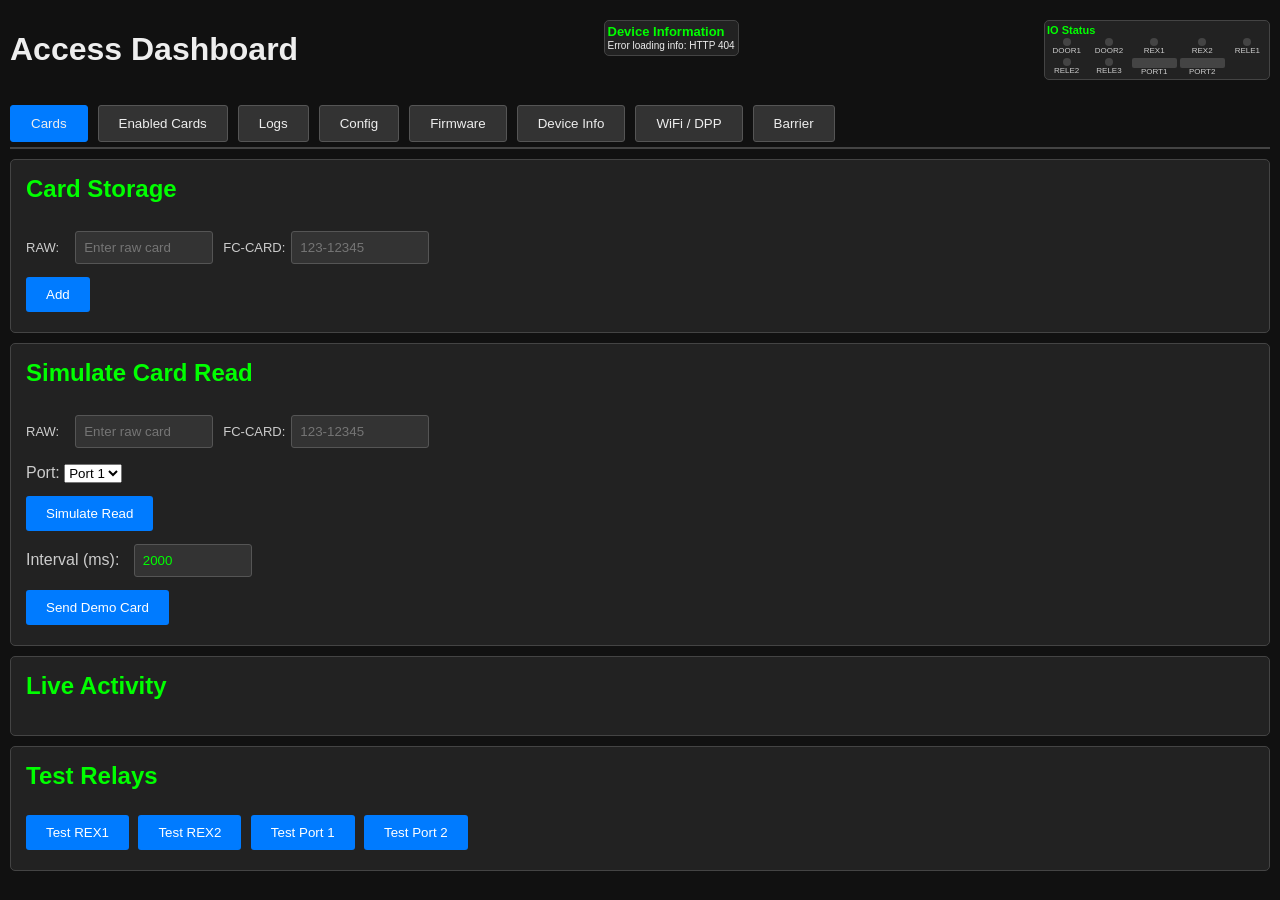
==== web/index.html @ 7fe0ebe4 "Add loading cards" ====
<!DOCTYPE html>
<html>

<head>
  <meta charset="UTF-8">
  <title>ESP32 Access</title>
  <link rel="stylesheet" href="./style.css">
</head>

<body>
  <div class="header-row">
    <h1 id="info-title">Access Dashboard</h1>
    <div class="card" id="info-card">
      <h2>Device Information</h2>
      <div id="info-content">Loading...</div>
    </div>
    <div class="card io-panel" id="io-panel">
      <h2>IO Status</h2>
      <div class="io-grid">
        <div class="io-item"><span class="led" id="led-door1"></span><span>DOOR1</span></div>
        <div class="io-item"><span class="led" id="led-door2"></span><span>DOOR2</span></div>
        <div class="io-item"><span class="led" id="led-rex1"></span><span>REX1</span></div>
        <div class="io-item"><span class="led" id="led-rex2"></span><span>REX2</span></div>
        <div class="io-item"><span class="led" id="led-rele1"></span><span>RELE1</span></div>
        <div class="io-item"><span class="led" id="led-rele2"></span><span>RELE2</span></div>
        <div class="io-item"><span class="led" id="led-rele3"></span><span>RELE3</span></div>
        <div class="io-item"><span class="card-indicator" id="card-port1"></span><span>PORT1</span></div>
        <div class="io-item"><span class="card-indicator" id="card-port2"></span><span>PORT2</span></div>
      </div>
    </div>
  </div>

  <div class="tabs">
    <button class="tab-btn" onclick="switchTab('cards', this)">Cards</button>
    <button class="tab-btn" onclick="switchTab('enabled-cards', this)">Enabled Cards</button>
    <button class="tab-btn" onclick="switchTab('logs', this)">Logs</button>
    <button class="tab-btn" onclick="switchTab('config', this)">Config</button>
    <button class="tab-btn" onclick="switchTab('firmware', this)">Firmware</button>
    <button class="tab-btn" onclick="switchTab('device', this)">Device Info</button>
    <button class="tab-btn" onclick="switchTab('wifi', this)">WiFi / DPP</button>
    <button class="tab-btn" onclick="switchTab('barrier', this)">Barrier</button>
  </div>

  <!-- Cards Tab -->
  <div id="cards-tab" class="tab-content active">
    <div class="card">
      <h2>Card Storage</h2>
      <div class="sim-row">
        <label>RAW:
          <input type="number" id="cardIdRaw" placeholder="Enter raw card">
        </label>
        <label>FC-CARD:
          <input type="text" id="cardIdFormatted" placeholder="123-12345">
        </label>
      </div>
      <button onclick="addCard()">Add</button>
    </div>

    <div class="card">
      <h2>Simulate Card Read</h2>
      <div class="sim-row">
        <label>RAW:
          <input type="number" id="simulateCardId" placeholder="Enter raw card">
        </label>
        <label>FC-CARD:
          <input type="text" id="simulateCardFormatted" placeholder="123-12345">
        </label>
      </div>
      <div>
        <label>Port:
          <select id="simulateReader">
            <option value="1">Port 1</option>
            <option value="2">Port 2</option>
          </select>
        </label>
      </div>
      <button onclick="simulateCardRead()">Simulate Read</button>
      <div style="margin-top:8px;">
        <label>Interval (ms): <input type="number" id="demoInterval" value="2000" min="100" max="3600000" style="width:100px;"></label>
        <button id="demoBtn" onclick="toggleDemoCards()">Send Demo Card</button>
        <span id="demoStatus" style="margin-left:8px;"></span>
      </div>
    </div>

    <div class="card">
      <h2>Live Activity</h2>
      <ul id="live"></ul>
    </div>

    <div class="card">
      <h2>Test Relays</h2>
      <button onclick="testRelay('rex1')">Test REX1</button>
      <button onclick="testRelay('rex2')">Test REX2</button>
      <button onclick="testRelay('port1')">Test Port 1</button>
      <button onclick="testRelay('port2')">Test Port 2</button>
    </div>


  </div>


  <!-- Enabled Cards Tab -->
  <div id="enabled-cards-tab" class="tab-content">
    <div class="card">
      <h2>Enabled Cards <span id="enabled-cards-count" class="logs-count">(0)</span></h2>
      <button onclick="loadEnabledCards()">Reload</button>
      <button onclick="syncFullCardsAction()">Full Sync Cards</button>
        <label style="margin-left: 20px;">
          <input type="checkbox" id="stressloadCheckbox" onchange="toggleStressload(this)"> Stress Load Cards (use with caution)
        </label>
      <div id="enabled-cards-list"></div>
    </div>
  </div>

  <!-- Logs Tab -->
  <div id="logs-tab" class="tab-content">
    <div class="card">
      <h2>General Logs <span id="logs-count" class="logs-count">(0)</span></h2>
      <button id="logsRefreshBtn" onclick="loadLogs()">Refresh</button>
      <span id="logs-loading" style="margin-left:8px; display:none;">Loading...</span>
      <div id="logs-list"></div>
    </div>
  </div>

  <!-- Config Tab -->
  <div id="config-tab" class="tab-content">
    <div class="card">
      <h2>N33-BEC</h2>
      <div class="config-section">
        <h3>URL</h3>
        <label>URL:
          <input type="string" id="url_n33bec" min="0" max="48">
        </label>
      </div>
      <div class="config-section" style="display:none">
        <h3>Tema</h3>
        <label>Tema:
          <input type="string" id="cod_tema" min="0" max="48">
        </label>
      </div>


      <h2>Relay Configuration</h2>

      <div class="config-section">
        <h3>REX1</h3>
        <label>Relay Number:
          <select id="rex1_relay_gpio">
            <option value="0">Disabled</option>
            <option value="1">1</option>
            <option value="2">2</option>
            <option value="3">3</option>
          </select>
        </label>
        <label>Duration (ms):
          <input type="number" id="rex1_relay_duration_ms" min="0" max="60000">
        </label>
      </div>

      <div class="config-section">
        <h3>REX2</h3>
        <label>Relay Number:
          <select id="rex2_relay_gpio">
            <option value="0">Disabled</option>
            <option value="1">1</option>
            <option value="2">2</option>
            <option value="3">3</option>
          </select>
        </label>
        <label>Duration (ms):
          <input type="number" id="rex2_relay_duration_ms" min="0" max="60000">
        </label>
      </div>

      <div class="config-section">
        <h3>Port 1</h3>
        <label>Relay Number:
          <select id="port1_relay_gpio">
            <option value="0">Disabled</option>
            <option value="1">1</option>
            <option value="2">2</option>
            <option value="3">3</option>
          </select>
        </label>
        <label>Relay 2 Number:
          <select id="port1_relay2_gpio">
            <option value="0">Disabled</option>
            <option value="1">1</option>
            <option value="2">2</option>
            <option value="3">3</option>
          </select>
        </label>
        <label>Duration (ms):
          <input type="number" id="port1_relay_duration_ms" min="0" max="60000">
        </label>
        <label>Relay 2 Duration (ms):
          <input type="number" id="port1_relay2_duration_ms" min="0" max="60000">
        </label>
      </div>

      <div class="config-section">
        <h3>Port 2</h3>
        <label>Relay Number:
          <select id="port2_relay_gpio">
            <option value="0">Disabled</option>
            <option value="1">1</option>
            <option value="2">2</option>
            <option value="3">3</option>
          </select>
        </label>
        <label>Relay 2 Number:
          <select id="port2_relay2_gpio">
            <option value="0">Disabled</option>
            <option value="1">1</option>
            <option value="2">2</option>
            <option value="3">3</option>
          </select>
        </label>
        <label>Duration (ms):
          <input type="number" id="port2_relay_duration_ms" min="0" max="60000">
        </label>
        <label>Relay 2 Duration (ms):
          <input type="number" id="port2_relay2_duration_ms" min="0" max="60000">
        </label>
      </div>

      <div class="config-section">
        <h3>Input Debounce</h3>
        <label>Duration (ms):
          <input type="number" id="input_debounce_ms" min="0" max="60000">
        </label>
      </div>

      <div class="config-section">
        <h3>Device ID</h3>
        <label>Device ID:
          <input type="number" id="device_id" min="0" max="255">
        </label>
      </div>

      <div class="config-section">
        <h3>Keep Alive (Secs)</h3>
        <label>Keep Alive (Secs):
          <input type="number" id="keep_alive_secs" min="0" max="255">
        </label>
      </div>

      <div class="config-buttons">
        <button onclick="loadConfig()">Reload</button>
        <button onclick="saveConfig()">Save</button>
        <button onclick="rebootDevice()">Reboot</button>
      </div>
    </div>
    <div id="config-status"></div>
  </div>

  <div id="barrier-tab" class="tab-content">
    <div class="card">
      <h2>Barrier Control</h2>
      <div class="barrier-layout">
        <div class="barrier-visual">
          <div class="barrier-track">
            <div class="barrier-pivot"></div>
            <div class="barrier-arm" id="barrier-arm">
            </div>
            <div class="barrier-base"></div>
          </div>
        </div>
        <div class="barrier-visual-right">
          <div class="semaphore-label">Semaphore (RELE3)</div>
          <div class="barrier-semaphore" id="barrier-semaphore">
            <div class="semaphore-housing">
              <div class="sem-light sem-red on" id="sem-red"></div>
              <div class="sem-light sem-green" id="sem-green"></div>
            </div>
          </div>
        </div>
        <div class="barrier-visual-right">
          <div class="barrier-position" id="barrier-position">0%</div>
          <div class="barrier-status" id="barrier-status">Idle</div>
        </div>


        <div class="barrier-panel">
          <div class="barrier-leds">
            <div class="io-item"><span class="led" id="bar-led-rex1"></span><span>REX1</span></div>
            <div class="io-item"><span class="led" id="bar-led-rex2"></span><span>REX2</span></div>
            <div class="io-item"><span class="led" id="bar-led-loop"></span><span>LOOP</span></div>
            <div class="io-item"><span class="led" id="bar-led-finish-up"></span><span>FINISH UP</span></div>
            <div class="io-item"><span class="led" id="bar-led-finish-down"></span><span>FINISH DOWN</span></div>
            <div class="io-item"><span class="led" id="bar-led-rele1"></span><span>RELE1</span></div>
            <div class="io-item"><span class="led" id="bar-led-rele2"></span><span>RELE2</span></div>
            <div class="io-item"><span class="led" id="bar-led-rele3"></span><span>RELE3</span></div>
          </div>
          <div class="barrier-buttons">
            <button onclick="triggerBarrier('rex1')">Trigger REX1</button>
            <button onclick="triggerBarrier('rex2')">Trigger REX2</button>
            <button id="btn-loop" onclick="toggleBarrier('loop')">Simulate LOOP</button>
            <button id="btn-finish-up" onclick="toggleBarrier('finish_up')">Simulate FINISH UP</button>
            <button id="btn-finish-down" onclick="toggleBarrier('finish_down')">Simulate FINISH DOWN</button>
          </div>
          <div class="barrier-info">
            <p>Time Up: <span id="barrier-time-up">0</span> ms</p>
            <p>Time Down: <span id="barrier-time-down">0</span> ms</p>
            <p>Open Hold: <span id="barrier-open-hold">0</span> ms</p>
          </div>
        </div>
      </div>
    </div>

    <div class="card">
      <h2>Barrier Configuration</h2>
      <div class="config-section">
        <h3>Motor Timing</h3>
        <label>Opening (ms):
          <input type="number" id="barrier_opening_ms" min="0" max="60000">
        </label>
        <label>Closing (ms):
          <input type="number" id="barrier_closing_ms" min="0" max="60000">
        </label>
        <label>Keep Open (ms):
          <input type="number" id="barrier_open_ms" min="0" max="60000">
        </label>
      </div>
      <div class="config-section">
        <h3>Sensor Loop Logic</h3>
        <label>Sensing Object:
          <select id="loop_active_high">
            <option value="0">LOW (0 = object detected)</option>
            <option value="1">HIGH (1 = object detected)</option>
          </select>
        </label>
      </div>
      <div class="config-buttons">
        <button onclick="loadBarrierConfig()">Reload</button>
        <button onclick="saveBarrierConfig()">Save</button>
      </div>
    </div>
  </div>

  <div id="firmware-tab" class="tab-content">
    <div class="card">
      <h2>Firmware Update</h2>
      <div id="firmware-version">Loading version...</div>
      <div id="extra-firmware-version">Loading extra version...</div>

      <label>Firmware binary:
        <input type="file" id="firmwareFile" accept=".bin">
      </label>
      <button onclick="uploadFirmware()">Upload App</button>
      <button onclick="rebootDevice()" style="margin-left: 8px;">Reboot</button>
      <div id="ota-status"></div>
    </div>

    <div class="card">
      <h2>Web Bundle Update</h2>
      <div id="filesystem-info" style="margin-top: 8px; font-weight: 600;">Loading filesystem info...</div>
      <label>Web bundle (.bin):
        <input type="file" id="storageFile" accept=".bin">
      </label>
      <button onclick="uploadStorageImage()">Upload Bundle</button>
      <div id="storage-status"></div>
    </div>
  </div>

  <div id="device-tab" class="tab-content">
    <div class="card">
      <h2>Device Information</h2>
      <div id="device-info">Loading device info...</div>
    </div>

    <div class="card">
      <h2>Actions</h2>
      <button onclick="rebroadcastWs()">Rebroadcast WiFi Status</button>
      <button onclick="formatFs()" style="margin-left: 8px; color: red;">Format LittleFS</button>
    </div>
  </div>

  <div id="wifi-tab" class="tab-content">
    <div class="card">
      <h2>WiFi Status</h2>
      <div id="wifi-status">Loading...</div>
      <div id="wifi-details" style="margin-top: 10px;"></div>
    </div>

    <div class="card">
      <h2>WiFi Station Configuration</h2>
      <p>Configure the device to connect to a WiFi access point. Credentials are stored in NVS and applied immediately.</p>
      <div style="margin-top: 10px;">
        <label for="wifi-ssid"><strong>SSID:</strong></label>
        <input type="text" id="wifi-ssid" placeholder="Network name" style="width: 100%; padding: 6px; margin-top: 4px;">
      </div>
      <div style="margin-top: 10px;">
        <label for="wifi-password"><strong>Password:</strong></label>
        <input type="password" id="wifi-password" placeholder="Leave empty for open networks" style="width: 100%; padding: 6px; margin-top: 4px;">
        <label style="display:block; margin-top:4px; font-size:12px;">
          <input type="checkbox" id="wifi-show-pass"> Show password
        </label>
      </div>
      <div style="margin-top: 12px;">
        <button onclick="connectWifi()">Connect</button>
        <button onclick="loadWifiCredentials()">Load saved</button>
        <button onclick="clearWifiCredentials()">Clear saved</button>
        <button onclick="reconnectWifi()" style="margin-left: 8px;">Reconnect</button>
      </div>
      <div id="wifi-connect-status" style="margin-top: 10px;"></div>
    </div>

    <div class="card">
      <h2>Available Networks</h2>
      <button onclick="scanWifiAction()" style="margin-left: 8px;">Scan APs</button>
      <div id="wifi-scan-status" style="margin-top: 8px;"></div>
      <ul id="wifi-scan-results" style="margin-top: 10px; padding-left: 20px;"></ul>
    </div>

    <div class="card">
      <h2>DPP Enrollment (Wi-Fi Easy Connect)</h2>
      <p>Scan the QR code below with a DPP configurator (e.g. Android Wi-Fi Easy Connect) to provision WiFi credentials.
      </p>
      <div id="dpp-qrcode" style="margin: 10px 0; min-height: 200px;">Loading QR code...</div>
      <div id="dpp-uri" style="margin-top: 10px; word-break: break-all; font-family: monospace; font-size: 12px;"></div>
      <button onclick="regenerateDppBootstrap()">Regenerate QR Code</button>
      <div id="dpp-status"></div>
    </div>
  </div>

  <script src="./qrcode.min.js"></script>
  <script src="./app.js"></script>
</body>

</html>
---- web/style.css ----
body { background:#111; color:#eee; font-family:Arial; margin:0; padding:10px; }

.header-row {
  display:flex;
  justify-content:space-between;
  align-items:flex-start;
  gap:15px;
  margin-bottom:10px;
}

#info-card {
  max-width:320px;
  padding:3px 3px;
}

#info-card h2 {
  margin-top:0;
  margin-bottom:1px;
  font-size:13px;
}

#info-content p {
  margin:1px 0;
  font-size:10px;
}

.io-panel {
  max-width: 220px;
  padding: 3px 2px !important;
}

.io-panel h2 {
  margin-top: 0;
  margin-bottom: 2px;
  font-size: 11px;
}

.io-grid {
  display: grid;
  grid-template-columns: repeat(5, 1fr);
  gap: 3px;
}

.io-item {
  display: flex;
  flex-direction: column;
  align-items: center;
  font-size: 8px;
  color: #ccc;
  line-height: 1;
}

.led {
  width: 8px;
  height: 8px;
  border-radius: 50%;
  background: #444;
  display: inline-block;
  margin-bottom: 1px;
  transition: background 0.15s, box-shadow 0.15s;
}

.led.on {
  background: #00ff00;
  box-shadow: 0 0 3px #00ff00;
}

.led.active {
  background: #ff4444;
  box-shadow: 0 0 3px #ff4444;
}

.card-indicator {
  width: auto;
  height: auto;
  padding: 1px 2px;
  border-radius: 2px;
  background: #444;
  color: #ccc;
  display: inline-block;
  font-size: 8px;
  font-weight: bold;
  transition: background 0.15s, color 0.15s;
  min-width: 41px;
  min-height: 8px;
  text-align: center;
}

.card-indicator.pass {
  background: #00ff00;
  color: #000;
}

.card-indicator.deny {
  background: #ff4444;
  color: #000;
}

.tabs {
  display:flex;
  gap:5px;
  margin-bottom:10px;
  border-bottom:2px solid #444;
}

.tab-btn {
  background:#333;
  color:#eee;
  border:1px solid #555;
  padding:10px 20px;
  cursor:pointer;
  transition:all 0.3s;
}

.tab-btn:hover {
  background:#444;
}

.tab-btn.active {
  background:#007bff;
  border-color:#007bff;
}

.tab-content {
  display:none;
}

.tab-content.active {
  display:block;
}

.card { 
  background:#222; 
  padding:15px; 
  margin:10px 0;
  border-radius:5px;
  border:1px solid #444;
}

.card.skeleton {
  pointer-events: none;
  overflow: hidden;
}

.card.skeleton .skeleton-line {
  height: 12px;
  background: linear-gradient(90deg, #333 25%, #444 50%, #333 75%);
  background-size: 200% 100%;
  animation: skeleton-loading 1.5s infinite;
  border-radius: 3px;
  margin: 8px 0;
}

.card.skeleton .skeleton-line.short {
  width: 60%;
}

@keyframes skeleton-loading {
  0% { background-position: 200% 0; }
  100% { background-position: -200% 0; }
}

.card h2 {
  margin-top:0;
  color:#00ff00;
}

.logs-count {
  font-size:14px;
  color:#888;
  font-weight:normal;
  margin-left:6px;
}

.card h3 {
  margin-top:15px;
  margin-bottom:10px;
  color:#00ccff;
  font-size:16px;
}

.config-section {
  margin-bottom:20px;
  padding-bottom:15px;
  border-bottom:1px solid #444;
}

.config-section:last-child {
  border-bottom:none;
}

label {
  display:block;
  margin:8px 0;
  color:#ccc;
}

.sim-row {
  display: flex;
  gap: 10px;
  align-items: center;
  flex-wrap: wrap;
}

.sim-row label {
  display: flex;
  align-items: center;
  gap: 6px;
  color: #ccc;
  font-size: 13px;
}

.sim-row input,
.sim-row select {
  background:#333;
  color:#0f0;
  border:1px solid #555;
  padding:8px;
  border-radius:3px;
  width:120px;
}

.sim-row input:focus,
.sim-row select:focus {
  outline:none;
  border-color:#007bff;
}

input[type="number"] {
  background:#333;
  color:#0f0;
  border:1px solid #555;
  padding:8px;
  margin-left:10px;
  width:120px;
  border-radius:3px;
}

input[type="number"]:focus {
  outline:none;
  border-color:#007bff;
}

input[type="file"] {
  background:#333;
  color:#eee;
  border:1px solid #555;
  padding:8px;
  border-radius:3px;
  width:100%;
  max-width:320px;
}

#cardId {
  background:#333;
  color:#0f0;
  border:1px solid #555;
  padding:8px;
  border-radius:3px;
  width:200px;
}

#cardId:focus {
  outline:none;
  border-color:#007bff;
}

button {
  background:#007bff;
  color:#fff;
  border:none;
  padding:10px 20px;
  margin:5px 5px 5px 0;
  cursor:pointer;
  border-radius:3px;
  transition:all 0.2s;
}

button:hover {
  background:#0056b3;
}

button:active {
  background:#003d82;
}

.config-buttons {
  margin-top:20px;
  padding-top:15px;
  border-top:1px solid #444;
}

.status {
  margin-top:10px;
  padding:10px;
  border-radius:3px;
  font-weight:bold;
}

.status.success {
  background:#2d5a1f;
  color:#00ff00;
}

.status.error {
  background:#5a1f1f;
  color:#ff6b6b;
}

ul {
  list-style:none;
  padding:0;
}

li {
  background:#333;
  padding:8px;
  margin:5px 0;
  border-left:3px solid #00ff00;
  border-radius:3px;
}

.tipo-temporary {
  color: #ffaa00;
  font-weight: bold;
}

.tipo-permanent {
  color: #00ff00;
  font-weight: bold;
}

.tipo-unknown {
  color: #ff4444;
  font-weight: bold;
}

.time-consumed {
  color: #00ccff;
  font-weight: bold;
}

.event-denied {
  color: #ff4444;
  font-weight: bold;
}

.event-passed {
  color: #00ff00;
  font-weight: bold;
}

.barrier-layout {
  display: flex;
  gap: 20px;
  align-items: flex-start;
  flex-wrap: wrap;
}

.barrier-visual {
  display: flex;
  flex-direction: row;
  align-items: center;
  gap: 12px;
}

.barrier-track {
  width: 90px;
  height: 120px;
  background: #1a1a1a;
  border: 2px solid #444;
  border-radius: 4px;
  position: relative;
  overflow: hidden;
}

.barrier-pivot {
  position: absolute;
  left: 8px;
  top: 70%;
  width: 10px;
  height: 10px;
  background: #666;
  border-radius: 50%;
  transform: translateY(-50%);
  z-index: 2;
}

.barrier-base {
    position: absolute;
    left: 8px;
    top: 74%;
    width: 10px;
    height: 30px;
    background: #666666;
    border-radius: 3px 3px 0 0;
    /* transform: translateY(-50%); */
    z-index: 2;
}

.barrier-arm {
  position: absolute;
  left: 14px;
  top: 70%;
  width: 65px;
  height: 6px;
  background: #ffaa00;
  border-radius: 2px;
  transform-origin: left center;
  transform: translateY(-50%) rotate(0deg);
  transition: transform 0.3s ease;
  box-shadow: 0 0 8px #ffaa00;
}

.barrier-position {
  font-size: 16px;
  font-weight: bold;
  color: #00ccff;
  text-align: center;
}

.barrier-status {
  font-size: 13px;
  font-weight: bold;
  color: #ffcc00;
  text-align: center;
  min-height: 18px;
  text-transform: uppercase;
  letter-spacing: 1px;
}

.barrier-status.error {
  color: #ff5555;
}

.barrier-status.stuck {
  color: #ff5555;
  animation: pulse 1s infinite;
}

@keyframes pulse {
  0% { opacity: 1; }
  50% { opacity: 0.3; }
  100% { opacity: 1; }
}

.barrier-visual-right {
  display: flex;
  flex-direction: column;
  align-items: center;
  gap: 8px;
}

.semaphore-label {
  font-size: 9px;
  color: #aaa;
  text-transform: uppercase;
  letter-spacing: 1px;
}

.barrier-semaphore {
  display: flex;
  flex-direction: column;
  align-items: center;
}

.semaphore-housing {
  height: 56px;
  background: #0d0d0d;
  border: 2px solid #2a2a2a;
  border-radius: 8px;
  padding: 4px;
  display: flex;
  flex-direction: column;
  justify-content: space-around;
  box-shadow: 0 0 6px rgba(0, 0, 0, 0.6);
}

.sem-light {
  width: 16px;
  height: 16px;
  border-radius: 50%;
  background: #1a1a1a;
  border: 2px solid #3a3a3a;
  transition: all 0.15s;
  display: flex;
  align-items: center;
  justify-content: center;
}

.sem-light.on {
  border-color: #222;
}

.sem-red.on {
  background: #ff4444;
  box-shadow: 0 0 6px #ff2222, inset 0 0 5px #cc0000;
}

.sem-green.on {
  background: #00cc00;
  box-shadow: 0 0 6px #00ff00, inset 0 0 5px #009900;
}

.barrier-panel {
  display: flex;
  flex-direction: column;
  gap: 15px;
}

.barrier-leds {
  display: grid;
  grid-template-columns: repeat(4, 1fr);
  gap: 8px;
}

.barrier-buttons {
  display: flex;
  flex-wrap: wrap;
  gap: 8px;
}

.barrier-info p {
  margin: 4px 0;
  font-size: 14px;
  color: #ccc;
}

.barrier-info span {
  color: #00ff00;
  font-weight: bold;
}

.barrier-buttons button.on {
  background: #00aa00;
  border-color: #00ff00;
  box-shadow: 0 0 8px #00ff00;
}
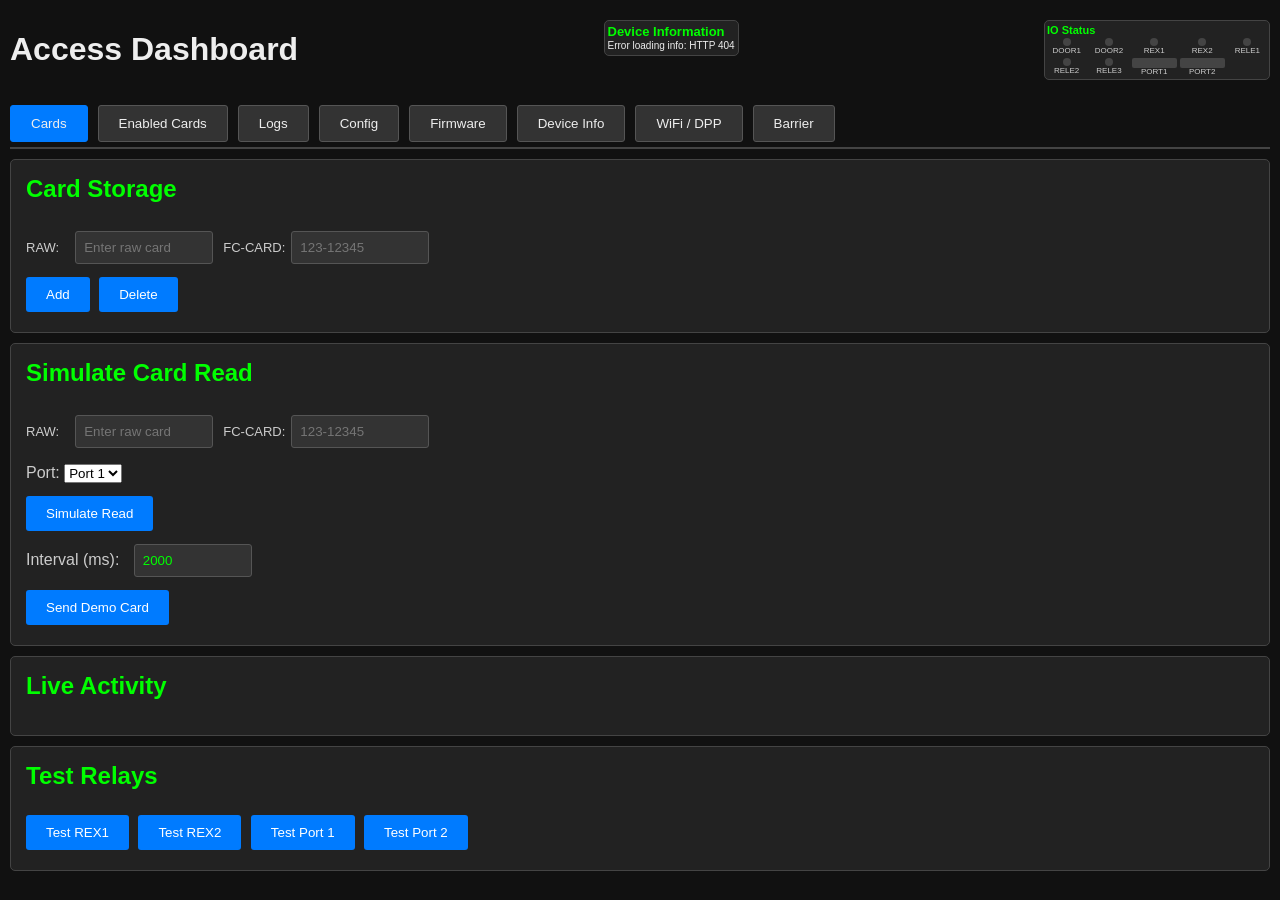
==== commit 64a20ea3: "Add delete capability of cards" ====
--- a/web/index.html
+++ b/web/index.html
@@ -54,6 +54,7 @@
         </label>
       </div>
       <button onclick="addCard()">Add</button>
+      <button onclick="delCard()">Delete</button>
     </div>
 
     <div class="card">
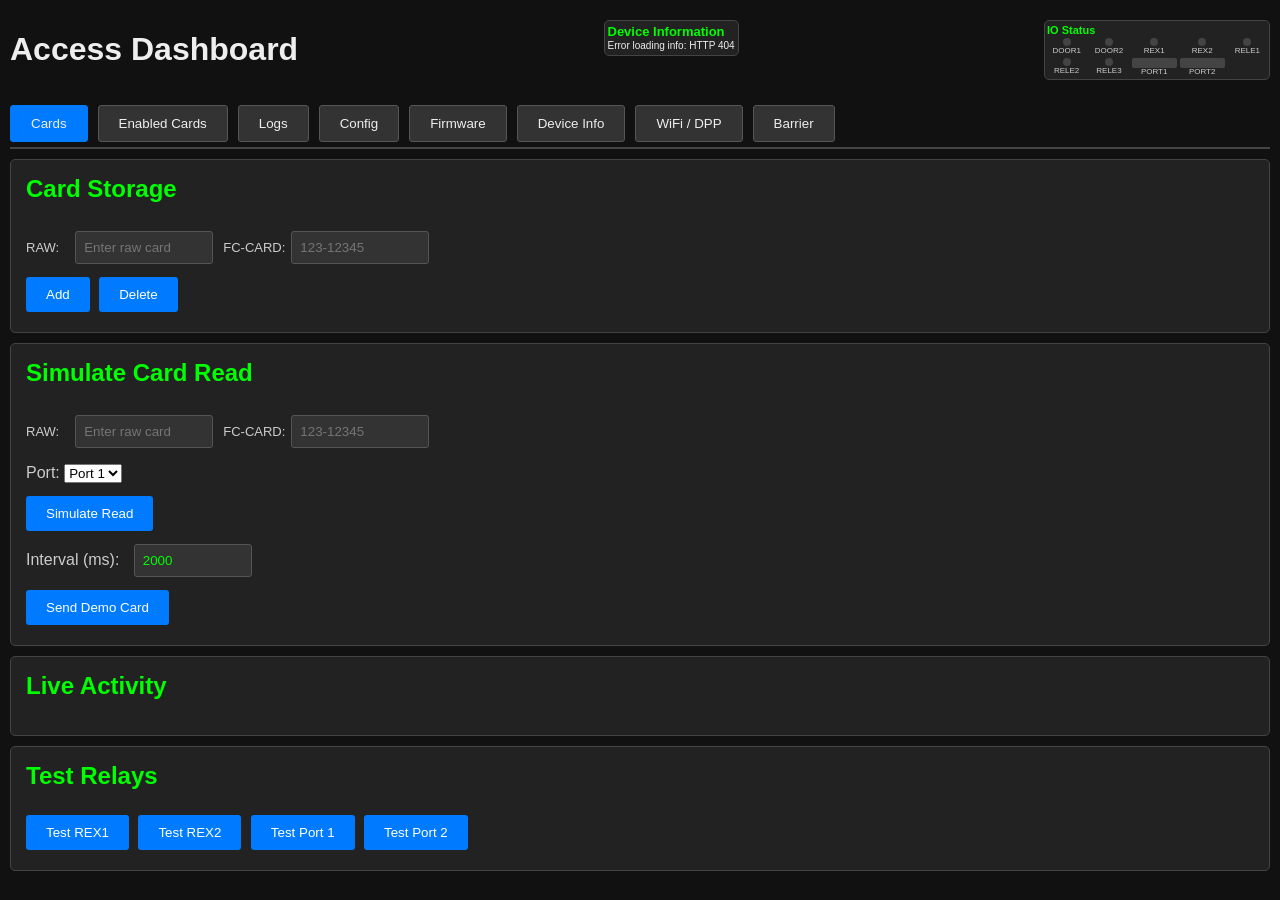
==== commit 37f761e7: "Door open alarm" ====
--- a/web/index.html
+++ b/web/index.html
@@ -243,6 +243,13 @@
         <h3>Keep Alive (Secs)</h3>
         <label>Keep Alive (Secs):
           <input type="number" id="keep_alive_secs" min="0" max="255">
+        </label>
+      </div>
+
+      <div class="config-section">
+        <h3>Door Alarm (Secs)</h3>
+        <label>Door Alarm (Secs):
+          <input type="number" id="door_alarm_secs" min="0" max="255">
         </label>
       </div>
 
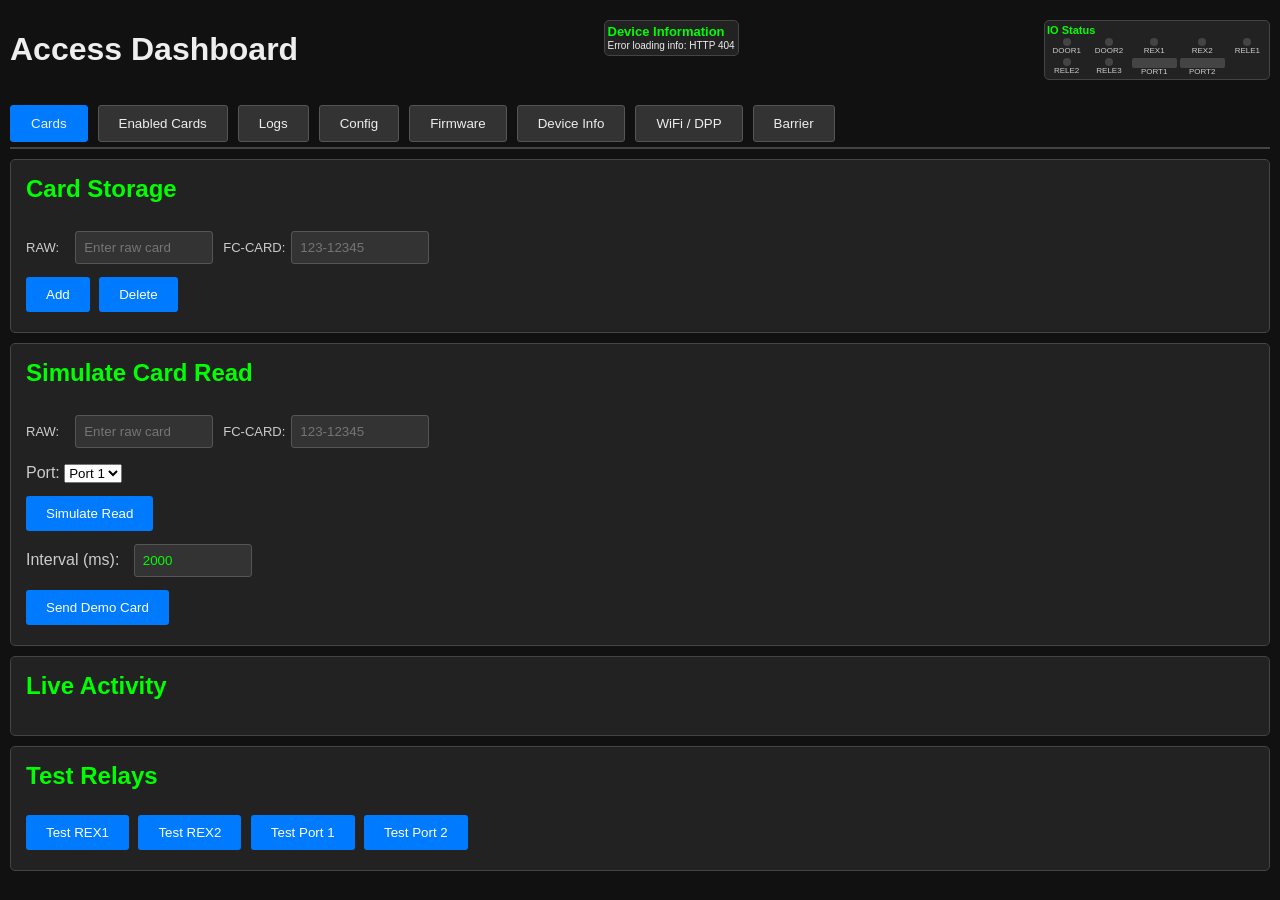
==== commit 7581b093: "Add motor stop" ====
--- a/web/index.html
+++ b/web/index.html
@@ -306,6 +306,9 @@
             <button id="btn-loop" onclick="toggleBarrier('loop')">Simulate LOOP</button>
             <button id="btn-finish-up" onclick="toggleBarrier('finish_up')">Simulate FINISH UP</button>
             <button id="btn-finish-down" onclick="toggleBarrier('finish_down')">Simulate FINISH DOWN</button>
+            <button onclick="callAction('motor_fwd')">Motor FWD</button>
+            <button onclick="callAction('motor_bck')">Motor BCK</button>
+            <button onclick="callAction('motor_stp')">Motor STP</button>
           </div>
           <div class="barrier-info">
             <p>Time Up: <span id="barrier-time-up">0</span> ms</p>
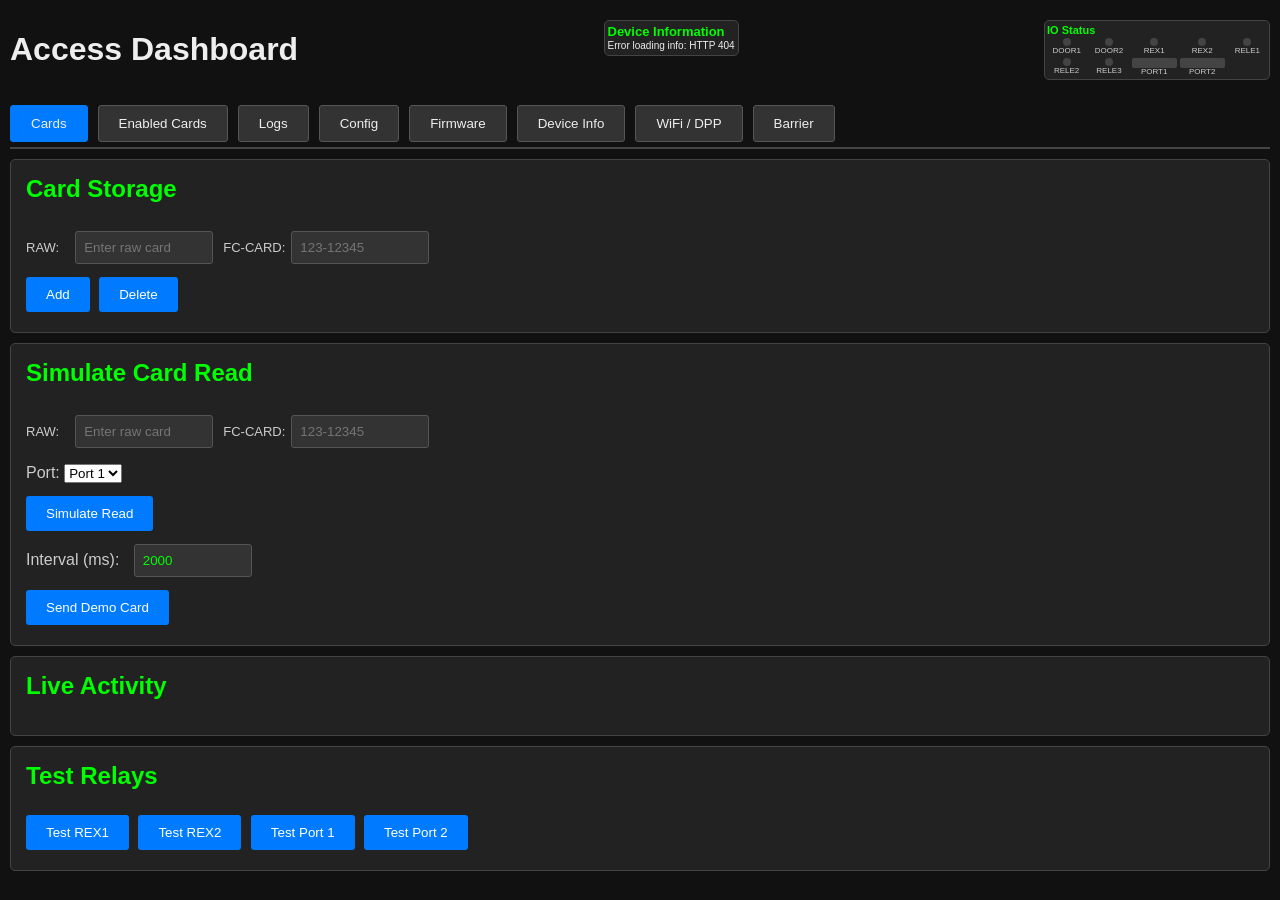
==== commit ab98fd2d: "Add speed % to web page" ====
--- a/web/index.html
+++ b/web/index.html
@@ -306,8 +306,11 @@
             <button id="btn-loop" onclick="toggleBarrier('loop')">Simulate LOOP</button>
             <button id="btn-finish-up" onclick="toggleBarrier('finish_up')">Simulate FINISH UP</button>
             <button id="btn-finish-down" onclick="toggleBarrier('finish_down')">Simulate FINISH DOWN</button>
-            <button onclick="callAction('motor_fwd')">Motor FWD</button>
-            <button onclick="callAction('motor_bck')">Motor BCK</button>
+            <label>Speed (%):
+              <input type="number" id="motor_speed" min="1" max="100" value="8" style="width: 64px;">
+            </label>
+            <button onclick="callMotorAction('motor_fwd')">Motor FWD</button>
+            <button onclick="callMotorAction('motor_bck')">Motor BCK</button>
             <button onclick="callAction('motor_stp')">Motor STP</button>
           </div>
           <div class="barrier-info">
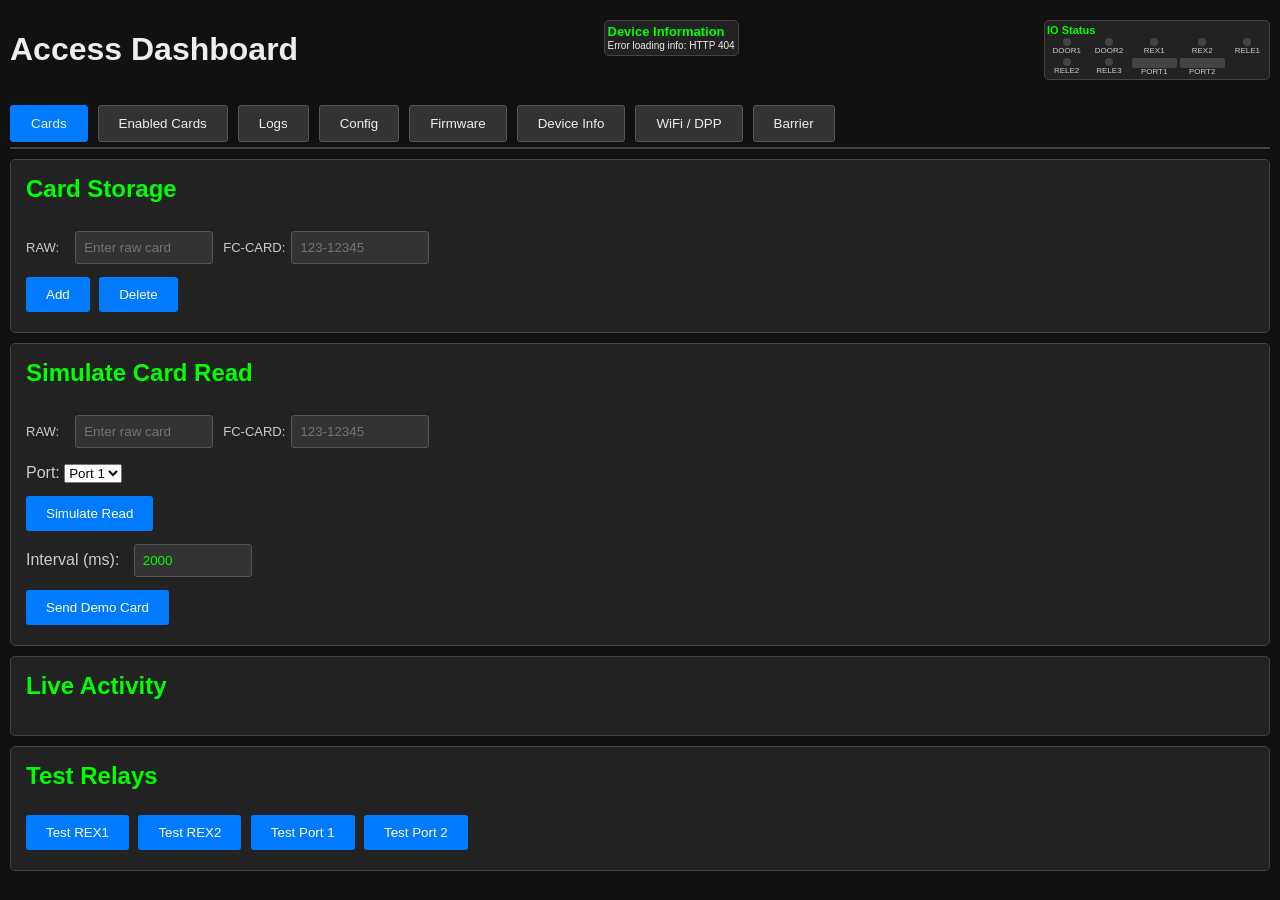
==== commit 1cd9c30d: "Add motor speed parameter" ====
--- a/web/index.html
+++ b/web/index.html
@@ -335,6 +335,9 @@
         <label>Keep Open (ms):
           <input type="number" id="barrier_open_ms" min="0" max="60000">
         </label>
+        <label>Motor Speed (%):
+          <input type="number" id="motor_speed_cfg" min="1" max="100" value="8">
+        </label>
       </div>
       <div class="config-section">
         <h3>Sensor Loop Logic</h3>
@@ -343,6 +346,9 @@
             <option value="0">LOW (0 = object detected)</option>
             <option value="1">HIGH (1 = object detected)</option>
           </select>
+        </label>
+        <label>No Object Threshold (secs):
+          <input type="number" id="loop_no_object_threshold_secs" min="0" value="2">
         </label>
       </div>
       <div class="config-buttons">
@@ -442,4 +448,4 @@
   <script src="./app.js"></script>
 </body>
 
-</html>+</html>
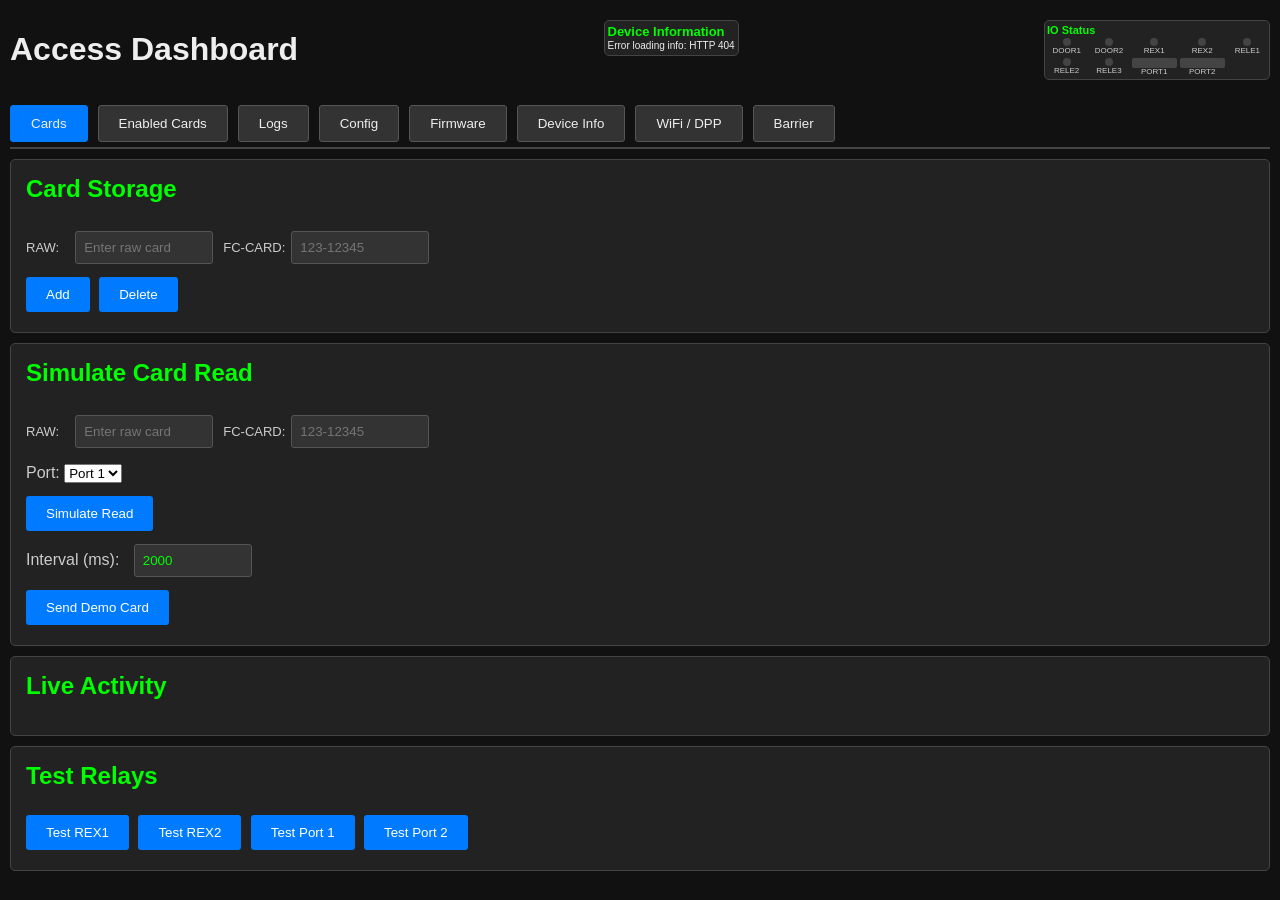
==== commit 7778c7a5: "Fix error reading speed parameter" ====
--- a/web/index.html
+++ b/web/index.html
@@ -306,9 +306,6 @@
             <button id="btn-loop" onclick="toggleBarrier('loop')">Simulate LOOP</button>
             <button id="btn-finish-up" onclick="toggleBarrier('finish_up')">Simulate FINISH UP</button>
             <button id="btn-finish-down" onclick="toggleBarrier('finish_down')">Simulate FINISH DOWN</button>
-            <label>Speed (%):
-              <input type="number" id="motor_speed" min="1" max="100" value="8" style="width: 64px;">
-            </label>
             <button onclick="callMotorAction('motor_fwd')">Motor FWD</button>
             <button onclick="callMotorAction('motor_bck')">Motor BCK</button>
             <button onclick="callAction('motor_stp')">Motor STP</button>
@@ -336,7 +333,7 @@
           <input type="number" id="barrier_open_ms" min="0" max="60000">
         </label>
         <label>Motor Speed (%):
-          <input type="number" id="motor_speed_cfg" min="1" max="100" value="8">
+          <input type="number" id="motor_speed_percent" min="1" max="100" value="8">
         </label>
       </div>
       <div class="config-section">
